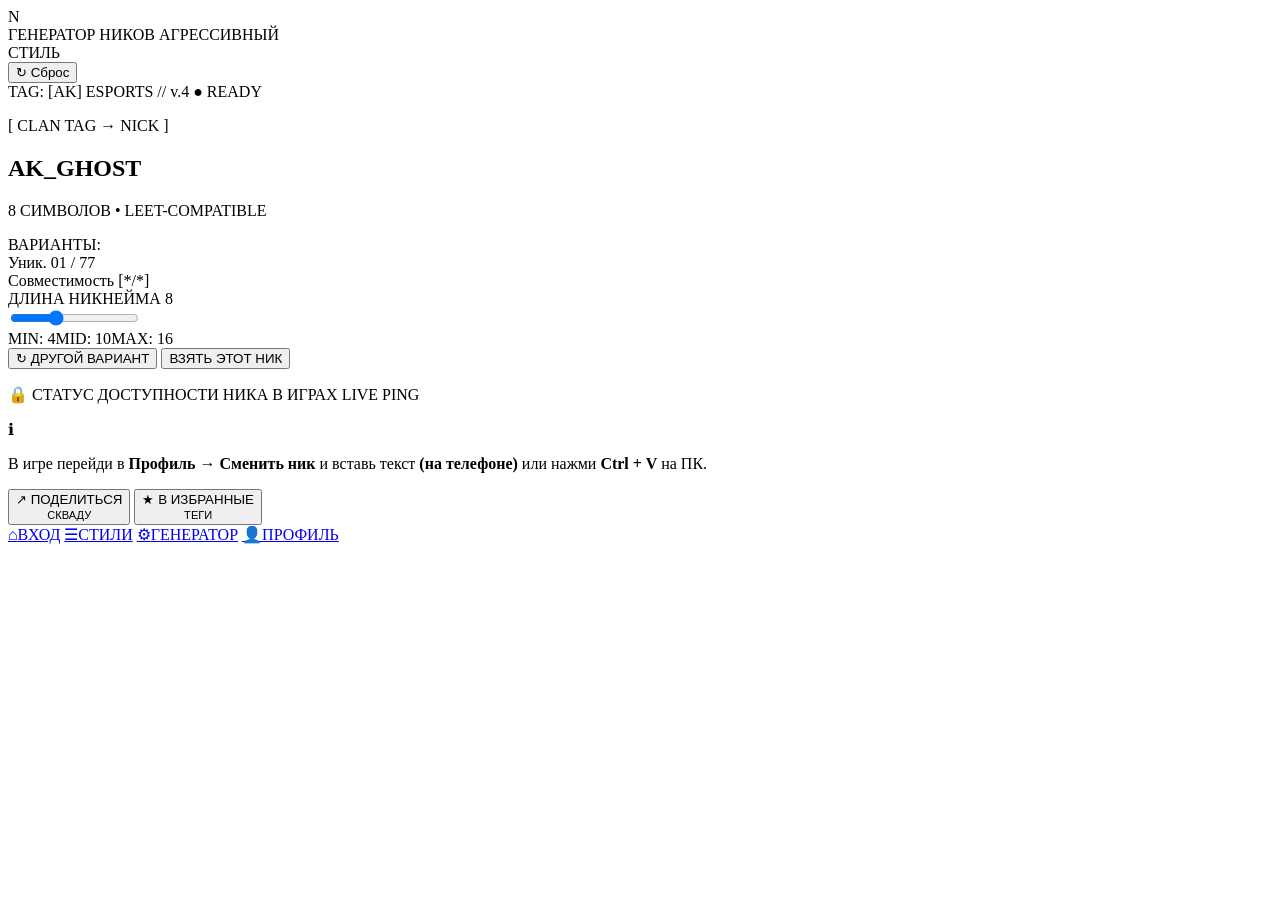
==== generator.html @ 082a4b8e "Add files via upload" ====
<!DOCTYPE html>
<html lang="ru">
<head>
<meta charset="UTF-8">
<meta name="viewport" content="width=device-width, initial-scale=1.0, maximum-scale=1.0, user-scalable=no">
<title>NickForge — Генератор</title>
<link rel="stylesheet" href="css/normalize.css">
<link rel="stylesheet" href="css/style.css">
<link href="https://fonts.googleapis.com/css2?family=Inter:wght@400;500;600;700;800&family=JetBrains+Mono:wght@400;700&display=swap" rel="stylesheet">
</head>
<body>

<section class="screen screen--generator active">
  <header class="app-header">
    <div class="app-header__brand">
      <div class="app-header__logo"><span>N</span></div>
      <div class="app-header__titles">
        <span class="app-header__subtitle">ГЕНЕРАТОР НИКОВ</span>
        <span class="app-header__title" id="generator-style-title">АГРЕССИВНЫЙ<br>СТИЛЬ</span>
      </div>
    </div>
    <button class="btn btn--ghost btn--small" type="button" id="btn-reset">↻ Сброс</button>
  </header>

  <main class="screen__main">
    <div class="generator-panel">
      <div class="generator-panel__meta">
        <span class="badge badge--outline" id="generator-tag">TAG: [AK] ESPORTS // v.4</span>
        <span class="badge badge--orange">● READY</span>
      </div>
      <p class="generator-panel__clan">[ CLAN TAG → NICK ]</p>
      <h2 class="generator-result" id="nick-output">AK_GHOST</h2>
      <p class="generator-panel__info" id="nick-info">8 СИМВОЛОВ • <span class="accent">LEET-COMPATIBLE</span></p>
      <div class="variants" id="variants-box">
        <span class="variants__label">ВАРИАНТЫ:</span>
      </div>
    </div>

    <div class="stats-row">
      <div class="stat-box">
        <span class="stat-box__label">Уник.</span>
        <span class="stat-box__value" id="stat-unique">01 / 77</span>
      </div>
      <div class="stat-box">
        <span class="stat-box__label">Совместимость</span>
        <span class="stat-box__value accent">[*/*]</span>
      </div>
    </div>

    <div class="slider-block">
      <div class="slider-block__header">
        <span class="slider-block__label">ДЛИНА НИКНЕЙМА</span>
        <span class="slider-block__value accent" id="length-value">8</span>
      </div>
      <input type="range" min="4" max="16" value="8" class="slider" id="length-slider">
      <div class="slider-block__marks">
        <span>MIN: 4</span><span>MID: 10</span><span>MAX: 16</span>
      </div>
    </div>

    <div class="action-row">
      <button class="btn btn--outline" id="btn-other" type="button">↻ ДРУГОЙ ВАРИАНТ</button>
      <button class="btn btn--primary" id="btn-take" type="button">ВЗЯТЬ ЭТОТ НИК</button>
    </div>

    <div class="result-card" id="result-card" hidden>
      <p class="section-label">// ИТОГОВЫЙ ТЕГ КЛАНА + НИК</p>
      <h2 class="result-nick" id="final-nick">AK_GHOST</h2>
      <p class="result-copied" id="copy-status">✓ Скопировано в буфер обмена</p>
    </div>

    <button class="btn btn--primary btn--full" id="btn-copy-again" type="button" hidden>📋 КОПИРОВАТЬ СНОВА</button>

    <div class="availability">
      <p class="availability__title">🔒 СТАТУС ДОСТУПНОСТИ НИКА В ИГРАХ <span class="accent">LIVE PING</span></p>
      <div class="availability__grid" id="availability-grid"></div>
    </div>

    <div class="hint-box">
      <span class="hint-box__icon">ℹ</span>
      <p>В игре перейди в <strong>Профиль → Сменить ник</strong> и вставь текст <strong>(на телефоне)</strong> или нажми <strong>Ctrl + V</strong> на ПК.</p>
    </div>

    <div class="action-row">
      <button class="btn btn--outline" type="button">↗ ПОДЕЛИТЬСЯ<br><small>СКВАДУ</small></button>
      <button class="btn btn--outline" type="button">★ В ИЗБРАННЫЕ<br><small>ТЕГИ</small></button>
    </div>
  </main>

  <nav class="bottom-nav">
    <a href="index.html" class="bottom-nav__item"><span class="bottom-nav__icon">⌂</span><span class="bottom-nav__label">ВХОД</span></a>
    <a href="style.html" class="bottom-nav__item"><span class="bottom-nav__icon">☰</span><span class="bottom-nav__label">СТИЛИ</span></a>
    <a href="generator.html" class="bottom-nav__item active"><span class="bottom-nav__icon">⚙</span><span class="bottom-nav__label">ГЕНЕРАТОР</span></a>
    <a href="profile.html" class="bottom-nav__item"><span class="bottom-nav__icon">👤</span><span class="bottom-nav__label">ПРОФИЛЬ</span></a>
  </nav>
</section>

<script src="js/script.js"></script>
</body>
</html>
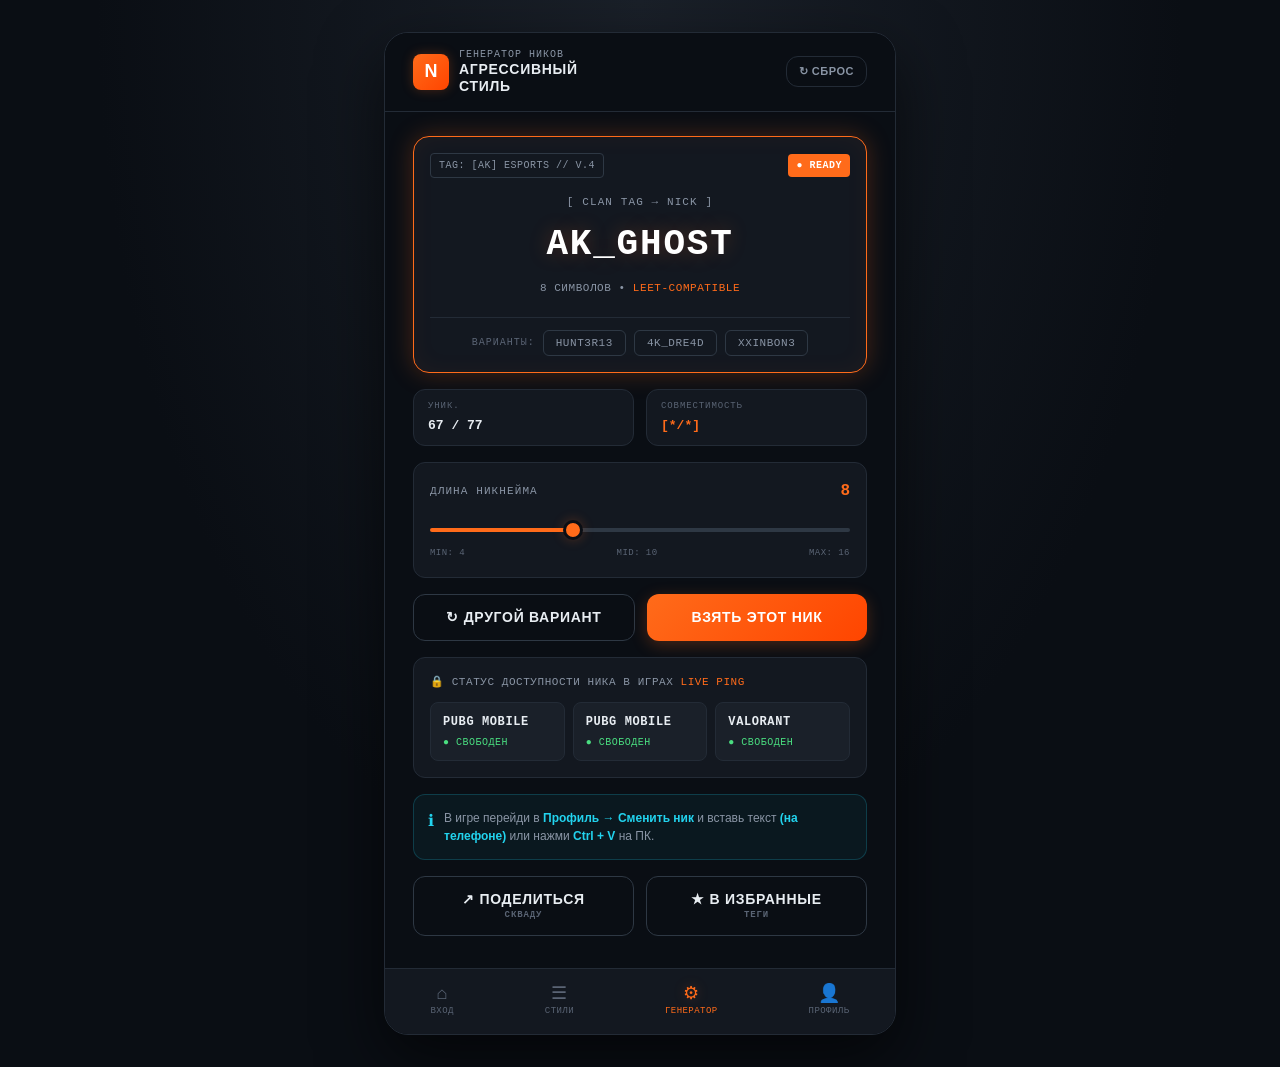
==== commit 5546f89e: "Update generator.html" ====
--- a/generator.html
+++ b/generator.html
@@ -4,8 +4,8 @@
 <meta charset="UTF-8">
 <meta name="viewport" content="width=device-width, initial-scale=1.0, maximum-scale=1.0, user-scalable=no">
 <title>NickForge — Генератор</title>
-<link rel="stylesheet" href="css/normalize.css">
-<link rel="stylesheet" href="css/style.css">
+<link rel="stylesheet" href="normalize.css">
+<link rel="stylesheet" href="style.css">
 <link href="https://fonts.googleapis.com/css2?family=Inter:wght@400;500;600;700;800&family=JetBrains+Mono:wght@400;700&display=swap" rel="stylesheet">
 </head>
 <body>
@@ -95,6 +95,6 @@
   </nav>
 </section>
 
-<script src="js/script.js"></script>
+<script src="script.js"></script>
 </body>
-</html>+</html>
--- a/style.css
+++ b/style.css
@@ -0,0 +1,409 @@
+:root{
+  --bg-dark:#0a0e14;
+  --bg-card:#131820;
+  --bg-elevated:#1a2029;
+  --border:#232b36;
+  --border-light:#2e3844;
+  --text:#e8edf2;
+  --text-muted:#8a95a5;
+  --text-dim:#5a6474;
+  --accent:#ff6b1a;
+  --accent-hover:#ff8533;
+  --accent-glow:rgba(255,107,26,.25);
+  --cyan:#22d3ee;
+  --green:#4ade80;
+  --radius:.75rem;
+  --radius-lg:1rem;
+  --font-main:'Inter',-apple-system,BlinkMacSystemFont,sans-serif;
+  --font-mono:'JetBrains Mono',monospace;
+}
+
+[hidden]{display:none !important}
+
+body{
+  font-family:var(--font-main);
+  background:var(--bg-dark);
+  color:var(--text);
+  line-height:1.5;
+  min-height:100vh;
+  overflow-x:hidden;
+}
+
+.screen{
+  display:flex;flex-direction:column;min-height:100vh;width:100%;
+  background:var(--bg-dark);position:relative;
+  animation:screenFade .28s ease;
+}
+@keyframes screenFade{from{opacity:0;transform:translateY(6px)}to{opacity:1;transform:translateY(0)}}
+.screen__main{flex:1;padding:1rem 1.25rem 2rem;display:flex;flex-direction:column;gap:1rem;overflow-y:auto}
+
+.app-header{
+  display:flex;justify-content:space-between;align-items:center;
+  padding:.75rem 1.25rem;border-bottom:1px solid var(--border);
+  background:var(--bg-dark);position:sticky;top:0;z-index:10;
+}
+.app-header__brand{display:flex;align-items:center;gap:.625rem}
+.app-header__logo{
+  width:2.25rem;height:2.25rem;
+  background:linear-gradient(135deg,var(--accent),#ff4500);
+  border-radius:.5rem;display:flex;align-items:center;justify-content:center;
+  font-weight:800;font-size:1.125rem;color:#fff;
+  box-shadow:0 0 12px var(--accent-glow);flex-shrink:0;
+}
+.app-header__titles{display:flex;flex-direction:column;line-height:1.2}
+.app-header__title{font-size:.875rem;font-weight:700;letter-spacing:.05em;text-transform:uppercase}
+.app-header__subtitle{font-size:.625rem;color:var(--text-muted);letter-spacing:.1em;text-transform:uppercase;font-family:var(--font-mono)}
+.app-header__status{display:flex;align-items:center;gap:.375rem}
+
+.status-dot{width:.5rem;height:.5rem;border-radius:50%;background:var(--cyan);box-shadow:0 0 8px var(--cyan);animation:pulse 2s infinite}
+@keyframes pulse{0%,100%{opacity:1}50%{opacity:.4}}
+.status-text{font-size:.625rem;font-family:var(--font-mono);color:var(--cyan);letter-spacing:.1em}
+.status-box{display:flex;flex-direction:column;align-items:flex-end;line-height:1.1}
+.status-box__label{font-size:.5rem;color:var(--text-dim);letter-spacing:.1em}
+.status-box__value{font-size:.75rem;font-weight:700;color:var(--accent);font-family:var(--font-mono)}
+
+.section-label{font-size:.625rem;font-family:var(--font-mono);color:var(--accent);letter-spacing:.15em;text-transform:uppercase}
+.accent{color:var(--accent)}
+.accent-link{color:var(--accent);font-weight:600}
+
+.badge{font-size:.625rem;font-family:var(--font-mono);padding:.25rem .5rem;border-radius:.25rem;letter-spacing:.05em;text-transform:uppercase;white-space:nowrap;transition:all .2s}
+.badge--secure{color:var(--cyan)}
+.badge--orange{background:var(--accent);color:#fff;font-weight:700}
+.badge--outline{border:1px solid var(--border-light);color:var(--text-muted)}
+.badge--ghost{color:var(--text-dim)}
+
+.hero-title{font-size:2rem;font-weight:800;line-height:1.1;text-transform:uppercase;letter-spacing:-.02em}
+.hero-desc{font-size:.875rem;color:var(--text-muted);max-width:90%}
+
+.auth-form{
+  background:var(--bg-card);border:1px solid var(--border);border-radius:var(--radius-lg);
+  padding:1.25rem;display:flex;flex-direction:column;gap:.875rem;margin-top:.5rem;
+  box-shadow:0 4px 24px rgba(0,0,0,.3);
+}
+.auth-form__header{display:flex;justify-content:space-between;align-items:center}
+.auth-form__header h2{font-size:1rem;font-weight:700;text-transform:uppercase;letter-spacing:.05em}
+
+.field{display:flex;flex-direction:column;gap:.375rem}
+.field__label{font-size:.625rem;font-family:var(--font-mono);color:var(--text-muted);letter-spacing:.1em;text-transform:uppercase}
+.field__input-wrap{
+  display:flex;align-items:center;background:var(--bg-elevated);
+  border:1px solid var(--border);border-radius:var(--radius);padding:0 .75rem;
+  transition:border-color .2s,box-shadow .2s;
+}
+.field__input-wrap:focus-within{border-color:var(--accent);box-shadow:0 0 0 3px var(--accent-glow)}
+.field__icon{font-size:.875rem;color:var(--text-dim);margin-right:.5rem}
+.field__input-wrap input{flex:1;background:transparent;border:none;color:var(--text);font-size:.875rem;padding:.75rem 0;font-family:var(--font-mono)}
+.field__input-wrap input::placeholder{color:var(--text-dim)}
+.field__toggle{color:var(--text-dim);font-size:.875rem;padding:.25rem;transition:color .2s}
+.field__toggle:hover{color:var(--accent)}
+
+.link-forgot{font-size:.75rem;color:var(--cyan);text-align:right;font-family:var(--font-mono);transition:color .2s}
+.link-forgot:hover{color:var(--accent)}
+
+.btn{
+  display:inline-flex;align-items:center;justify-content:center;gap:.5rem;
+  padding:.875rem 1.25rem;border-radius:var(--radius);
+  font-family:var(--font-main);font-size:.875rem;font-weight:700;
+  text-transform:uppercase;letter-spacing:.05em;transition:all .2s ease;white-space:nowrap;
+}
+.btn:active{transform:scale(.98)}
+.btn--primary{background:linear-gradient(135deg,var(--accent),#ff4500);color:#fff;box-shadow:0 4px 16px var(--accent-glow)}
+.btn--primary:hover{background:var(--accent-hover);transform:translateY(-1px);box-shadow:0 6px 20px var(--accent-glow)}
+.btn--outline{background:transparent;border:1px solid var(--border-light);color:var(--text)}
+.btn--outline:hover{border-color:var(--accent);color:var(--accent)}
+.btn--ghost{background:transparent;border:1px solid var(--border);color:var(--text-muted)}
+.btn--ghost:hover{color:var(--accent);border-color:var(--accent)}
+.btn--small{padding:.5rem .75rem;font-size:.6875rem}
+.btn--full{width:100%}
+.arrow{font-size:1rem}
+
+.app-footer{
+  padding:1rem 1.25rem;text-align:center;font-size:.625rem;font-family:var(--font-mono);
+  color:var(--text-dim);letter-spacing:.15em;text-transform:uppercase;border-top:1px solid var(--border);
+}
+.auth-footer{text-align:center;font-size:.8125rem;color:var(--text-muted);margin-top:.5rem}
+
+.style-current{
+  display:flex;align-items:center;gap:.75rem;background:var(--bg-card);
+  border:1px solid var(--border);border-radius:var(--radius);padding:.75rem;
+}
+.style-current__tag{
+  width:2.5rem;height:2.5rem;background:var(--bg-elevated);border:1px solid var(--border-light);
+  border-radius:.5rem;display:flex;align-items:center;justify-content:center;
+  font-weight:800;font-size:.875rem;color:var(--accent);font-family:var(--font-mono);flex-shrink:0;
+}
+.style-current__info{flex:1;display:flex;flex-direction:column;line-height:1.2;min-width:0}
+.style-current__label{font-size:.5625rem;color:var(--text-dim);letter-spacing:.1em;font-family:var(--font-mono)}
+.style-current__value{font-size:.75rem;font-weight:600;overflow:hidden;text-overflow:ellipsis;white-space:nowrap}
+
+.style-list{display:flex;flex-direction:column;gap:.75rem}
+.style-card{
+  display:flex;gap:.75rem;background:var(--bg-card);border:1px solid var(--border);
+  border-radius:var(--radius);padding:1rem;
+  transition:border-color .2s,background .2s,transform .15s;cursor:pointer;
+}
+.style-card:active{transform:scale(.99)}
+.style-card--active{
+  border-color:var(--accent);
+  background:linear-gradient(135deg,rgba(255,107,26,.08),transparent);
+  box-shadow:0 0 0 1px var(--accent-glow);
+}
+.style-card__icon{
+  width:2.5rem;height:2.5rem;background:var(--bg-elevated);border-radius:.5rem;
+  display:flex;align-items:center;justify-content:center;font-size:1.25rem;flex-shrink:0;
+}
+.style-card__body{flex:1;display:flex;flex-direction:column;gap:.25rem;min-width:0}
+.style-card__body h3{
+  font-size:.9375rem;font-weight:700;text-transform:uppercase;
+  display:flex;align-items:center;gap:.5rem;flex-wrap:wrap;
+}
+.style-card__body p{font-size:.75rem;color:var(--text-muted);font-family:var(--font-mono)}
+.style-card__hint{font-size:.6875rem !important;color:var(--text-dim) !important;font-style:italic}
+
+.toggle-row{display:flex;gap:.75rem}
+.toggle-group{flex:1;display:flex;flex-direction:column;gap:.375rem;min-width:0}
+.toggle-group__label{font-size:.5625rem;font-family:var(--font-mono);color:var(--text-dim);letter-spacing:.1em;text-transform:uppercase}
+.toggle-buttons{display:flex;background:var(--bg-card);border:1px solid var(--border);border-radius:var(--radius);padding:.25rem;gap:.25rem}
+.toggle-btn{
+  flex:1;padding:.5rem .25rem;border-radius:.5rem;font-size:.6875rem;font-weight:600;
+  font-family:var(--font-mono);color:var(--text-muted);text-transform:uppercase;transition:all .2s;
+}
+.toggle-btn.active{background:var(--accent);color:#fff;box-shadow:0 2px 8px var(--accent-glow)}
+
+.generator-panel{
+  background:var(--bg-card);border:1px solid var(--accent);border-radius:var(--radius-lg);
+  padding:1rem;display:flex;flex-direction:column;gap:.5rem;
+  box-shadow:0 0 24px var(--accent-glow),inset 0 0 24px rgba(255,107,26,.05);
+}
+.generator-panel__meta{display:flex;justify-content:space-between;align-items:center;gap:.5rem;flex-wrap:wrap}
+.generator-panel__clan{
+  font-size:.6875rem;font-family:var(--font-mono);color:var(--text-muted);
+  letter-spacing:.1em;text-align:center;margin-top:.5rem;
+}
+.generator-result{
+  font-size:2rem;font-weight:800;font-family:var(--font-mono);
+  color:#fff;text-align:center;letter-spacing:.05em;
+  text-shadow:0 0 20px var(--accent-glow);word-break:break-all;
+  transition:opacity .15s,transform .15s;
+}
+.generator-result.flash{animation:nickFlash .35s ease}
+@keyframes nickFlash{0%{opacity:.3;transform:scale(.97)}100%{opacity:1;transform:scale(1)}}
+.generator-panel__info{font-size:.6875rem;font-family:var(--font-mono);color:var(--text-muted);text-align:center;letter-spacing:.05em}
+.variants{display:flex;align-items:center;gap:.5rem;flex-wrap:wrap;justify-content:center;margin-top:.75rem;border-top:1px solid var(--border);padding-top:.75rem}
+.variants__label{font-size:.625rem;font-family:var(--font-mono);color:var(--text-dim);letter-spacing:.1em}
+.variant-btn{
+  padding:.375rem .75rem;border-radius:.375rem;border:1px solid var(--border-light);
+  font-size:.6875rem;font-family:var(--font-mono);color:var(--text-muted);
+  text-transform:uppercase;letter-spacing:.05em;transition:all .2s;
+}
+.variant-btn:hover{color:var(--text);border-color:var(--accent)}
+.variant-btn.active{background:var(--accent);border-color:var(--accent);color:#fff;font-weight:700}
+
+.stats-row{display:flex;gap:.75rem}
+.stat-box{
+  flex:1;background:var(--bg-card);border:1px solid var(--border);border-radius:var(--radius);
+  padding:.625rem .875rem;display:flex;flex-direction:column;gap:.125rem;min-width:0;
+}
+.stat-box__label{font-size:.5625rem;color:var(--text-dim);font-family:var(--font-mono);letter-spacing:.1em;text-transform:uppercase}
+.stat-box__value{font-size:.8125rem;font-weight:700;font-family:var(--font-mono)}
+
+.slider-block{background:var(--bg-card);border:1px solid var(--border);border-radius:var(--radius);padding:1rem}
+.slider-block__header{display:flex;justify-content:space-between;align-items:center;margin-bottom:.75rem}
+.slider-block__label{font-size:.6875rem;font-family:var(--font-mono);color:var(--text-muted);letter-spacing:.1em;text-transform:uppercase}
+.slider-block__value{font-size:1rem;font-weight:800;font-family:var(--font-mono)}
+.slider{
+  -webkit-appearance:none;appearance:none;width:100%;height:4px;border-radius:2px;
+  background:linear-gradient(to right,var(--accent) 0%,var(--accent) 33%,var(--border-light) 33%,var(--border-light) 100%);
+  cursor:pointer;
+}
+.slider::-webkit-slider-thumb{
+  -webkit-appearance:none;appearance:none;width:1.25rem;height:1.25rem;border-radius:50%;
+  background:var(--accent);border:3px solid var(--bg-dark);
+  box-shadow:0 0 12px var(--accent-glow);cursor:pointer;transition:transform .15s;
+}
+.slider::-webkit-slider-thumb:hover{transform:scale(1.1)}
+.slider::-moz-range-thumb{
+  width:1.25rem;height:1.25rem;border-radius:50%;background:var(--accent);
+  border:3px solid var(--bg-dark);box-shadow:0 0 12px var(--accent-glow);cursor:pointer;
+}
+.slider-block__marks{display:flex;justify-content:space-between;margin-top:.5rem;font-size:.5625rem;font-family:var(--font-mono);color:var(--text-dim);letter-spacing:.05em}
+
+.action-row{display:flex;gap:.75rem}
+.action-row .btn{flex:1}
+
+.result-card{
+  background:var(--bg-card);border:1px solid var(--accent);border-radius:var(--radius-lg);
+  padding:1.5rem 1rem;display:flex;flex-direction:column;gap:.5rem;align-items:center;
+  text-align:center;box-shadow:0 0 24px var(--accent-glow);
+  margin-top:.5rem;
+}
+.result-nick{
+  font-size:2.25rem;font-weight:800;font-family:var(--font-mono);
+  color:#fff;letter-spacing:.05em;word-break:break-all;
+  text-shadow:0 0 24px var(--accent-glow);
+}
+.result-copied{
+  font-size:.75rem;font-family:var(--font-mono);color:var(--accent);
+  background:rgba(255,107,26,.1);border:1px solid var(--accent);
+  padding:.375rem .75rem;border-radius:.5rem;letter-spacing:.05em;
+  transition:opacity .3s;
+}
+
+.availability{background:var(--bg-card);border:1px solid var(--border);border-radius:var(--radius);padding:1rem}
+.availability__title{font-size:.6875rem;font-family:var(--font-mono);color:var(--text-muted);letter-spacing:.05em;margin-bottom:.75rem}
+.availability__grid{display:flex;flex-direction:column;gap:.5rem}
+.avail-item{
+  display:flex;justify-content:space-between;align-items:center;
+  padding:.625rem .75rem;background:var(--bg-elevated);border-radius:.5rem;border:1px solid var(--border);
+  transition:border-color .2s;
+}
+.avail-item:hover{border-color:var(--green)}
+.avail-item__game{font-size:.75rem;font-weight:700;font-family:var(--font-mono);letter-spacing:.05em}
+.avail-item__status{font-size:.625rem;font-family:var(--font-mono);color:var(--green);letter-spacing:.05em}
+.hint-box{
+  display:flex;gap:.625rem;background:rgba(34,211,238,.05);border:1px solid rgba(34,211,238,.2);
+  border-radius:var(--radius);padding:.875rem;
+}
+.hint-box__icon{color:var(--cyan);font-size:1rem;flex-shrink:0}
+.hint-box p{font-size:.75rem;color:var(--text-muted);line-height:1.5}
+.hint-box strong{color:var(--cyan);font-weight:600}
+
+.action-row .btn--outline{flex-direction:column;gap:.125rem;line-height:1.2}
+.action-row .btn--outline small{font-size:.5625rem;color:var(--text-dim);font-family:var(--font-mono);letter-spacing:.1em}
+
+.bottom-nav{
+  display:flex;justify-content:space-around;align-items:center;
+  background:var(--bg-card);border-top:1px solid var(--border);
+  padding:.5rem 0 calc(.5rem + env(safe-area-inset-bottom,0px));
+  position:sticky;bottom:0;z-index:10;
+}
+.bottom-nav__item{
+  display:flex;flex-direction:column;align-items:center;gap:.125rem;
+  padding:.375rem .75rem;border-radius:.5rem;transition:all .2s;
+  color:var(--text-dim);font-size:.5625rem;font-family:var(--font-mono);
+  letter-spacing:.05em;text-transform:uppercase;
+}
+.bottom-nav__item.active{color:var(--accent)}
+.bottom-nav__item.active .bottom-nav__icon{filter:drop-shadow(0 0 6px var(--accent-glow))}
+.bottom-nav__icon{font-size:1.125rem;line-height:1}
+.bottom-nav__label{font-size:.5625rem}
+
+.profile-hero{
+  display:flex;align-items:center;gap:1rem;
+  background:var(--bg-card);border:1px solid var(--border);
+  border-radius:var(--radius-lg);padding:1rem;
+}
+.profile-avatar{
+  position:relative;width:4rem;height:4rem;border-radius:1rem;flex-shrink:0;
+  background:linear-gradient(135deg,var(--accent),#ff4500);
+  display:flex;align-items:center;justify-content:center;
+  font-size:1.75rem;font-weight:800;color:#fff;
+  box-shadow:0 0 24px var(--accent-glow);
+}
+.profile-avatar__edit{
+  position:absolute;bottom:-.25rem;right:-.25rem;
+  width:1.5rem;height:1.5rem;border-radius:50%;
+  background:var(--bg-dark);border:1px solid var(--border-light);
+  color:var(--accent);font-size:.75rem;
+  display:flex;align-items:center;justify-content:center;
+}
+.profile-hero__info{display:flex;flex-direction:column;gap:.25rem;min-width:0}
+.profile-hero__name{font-size:1.25rem;font-weight:800;font-family:var(--font-mono);letter-spacing:.02em;word-break:break-all}
+.profile-hero__tag{font-size:.6875rem;color:var(--text-muted);font-family:var(--font-mono);letter-spacing:.05em}
+
+.profile-block{
+  background:var(--bg-card);border:1px solid var(--border);
+  border-radius:var(--radius);padding:1rem;
+  display:flex;flex-direction:column;gap:.75rem;
+}
+.profile-block__header{display:flex;justify-content:space-between;align-items:center;gap:.5rem}
+.profile-block__title{font-size:.6875rem;font-family:var(--font-mono);color:var(--accent);letter-spacing:.15em;text-transform:uppercase}
+
+.data-list{list-style:none;display:flex;flex-direction:column;gap:.375rem}
+.data-item{
+  display:flex;justify-content:space-between;align-items:center;gap:.75rem;
+  padding:.5rem .75rem;background:var(--bg-elevated);border-radius:.5rem;
+  border:1px solid var(--border);
+}
+.data-item__label{font-size:.625rem;font-family:var(--font-mono);color:var(--text-dim);letter-spacing:.1em;text-transform:uppercase}
+.data-item__value{font-size:.75rem;font-family:var(--font-mono);color:var(--text);font-weight:600;word-break:break-all;text-align:right}
+
+.fav-list{display:flex;flex-direction:column;gap:.5rem}
+.fav-item{
+  display:flex;justify-content:space-between;align-items:center;gap:.5rem;
+  padding:.625rem .75rem;background:var(--bg-elevated);border-radius:.5rem;
+  border:1px solid var(--border);transition:border-color .2s;
+}
+.fav-item:hover{border-color:var(--accent)}
+.fav-item__info{display:flex;flex-direction:column;gap:.125rem;min-width:0}
+.fav-item__nick{font-size:.8125rem;font-family:var(--font-mono);font-weight:700;word-break:break-all}
+.fav-item__meta{font-size:.5625rem;font-family:var(--font-mono);color:var(--text-dim);letter-spacing:.1em;text-transform:uppercase}
+.fav-item__actions{display:flex;gap:.25rem;flex-shrink:0}
+.fav-btn{
+  width:1.75rem;height:1.75rem;border-radius:.375rem;
+  background:var(--bg-card);border:1px solid var(--border-light);
+  color:var(--text-muted);font-size:.75rem;
+  display:flex;align-items:center;justify-content:center;transition:all .2s;
+}
+.fav-btn:hover{color:var(--accent);border-color:var(--accent)}
+.fav-btn--remove:hover{color:#ff4444;border-color:#ff4444}
+
+.history-list{list-style:none;display:flex;flex-direction:column;gap:.375rem}
+.history-item{
+  display:flex;justify-content:space-between;align-items:center;gap:.5rem;
+  padding:.5rem .75rem;background:var(--bg-elevated);border-radius:.5rem;
+  border:1px solid var(--border);cursor:pointer;transition:border-color .2s;
+}
+.history-item:hover{border-color:var(--accent)}
+.history-item__nick{font-size:.75rem;font-family:var(--font-mono);font-weight:600;word-break:break-all}
+.history-item__date{font-size:.5625rem;font-family:var(--font-mono);color:var(--text-dim);letter-spacing:.05em;white-space:nowrap}
+
+.settings-list{list-style:none;display:flex;flex-direction:column;gap:.375rem}
+.settings-item{
+  display:flex;justify-content:space-between;align-items:center;gap:.75rem;
+  padding:.625rem .75rem;background:var(--bg-elevated);border-radius:.5rem;
+  border:1px solid var(--border);
+}
+.settings-item__label{font-size:.75rem;color:var(--text-muted)}
+
+.switch{
+  position:relative;width:2.25rem;height:1.25rem;border-radius:1rem;
+  background:var(--border-light);cursor:pointer;transition:background .2s;flex-shrink:0;
+}
+.switch::after{
+  content:'';position:absolute;top:.125rem;left:.125rem;
+  width:1rem;height:1rem;border-radius:50%;background:var(--text-muted);
+  transition:transform .2s,background .2s;
+}
+.switch--on{background:var(--accent)}
+.switch--on::after{transform:translateX(1rem);background:#fff}
+
+@media (min-width:768px){
+  body{
+    display:flex;justify-content:center;align-items:flex-start;
+    background:radial-gradient(ellipse at top,#1a2029 0%,#0a0e14 60%);
+    padding:2rem 1rem;
+  }
+  .screen{
+    max-width:30rem;min-height:auto;border-radius:1.5rem;
+    border:1px solid var(--border);box-shadow:0 24px 64px rgba(0,0,0,.6);
+    overflow:hidden;
+  }
+  .screen__main{padding:1.5rem 1.75rem 2rem}
+  .app-header{padding:1rem 1.75rem}
+  .app-footer{padding:1rem 1.75rem}
+  .bottom-nav{padding:.625rem 0}
+  .hero-title{font-size:2.25rem}
+  .generator-result{font-size:2.25rem}
+  .result-nick{font-size:2.5rem}
+  .availability__grid{flex-direction:row}
+  .avail-item{flex-direction:column;align-items:flex-start;gap:.25rem;flex:1}
+}
+
+@media (min-width:1200px){
+  .screen{max-width:32rem}
+}
+
+.screen__main::-webkit-scrollbar{width:4px}
+.screen__main::-webkit-scrollbar-track{background:transparent}
+.screen__main::-webkit-scrollbar-thumb{background:var(--border-light);border-radius:2px}
